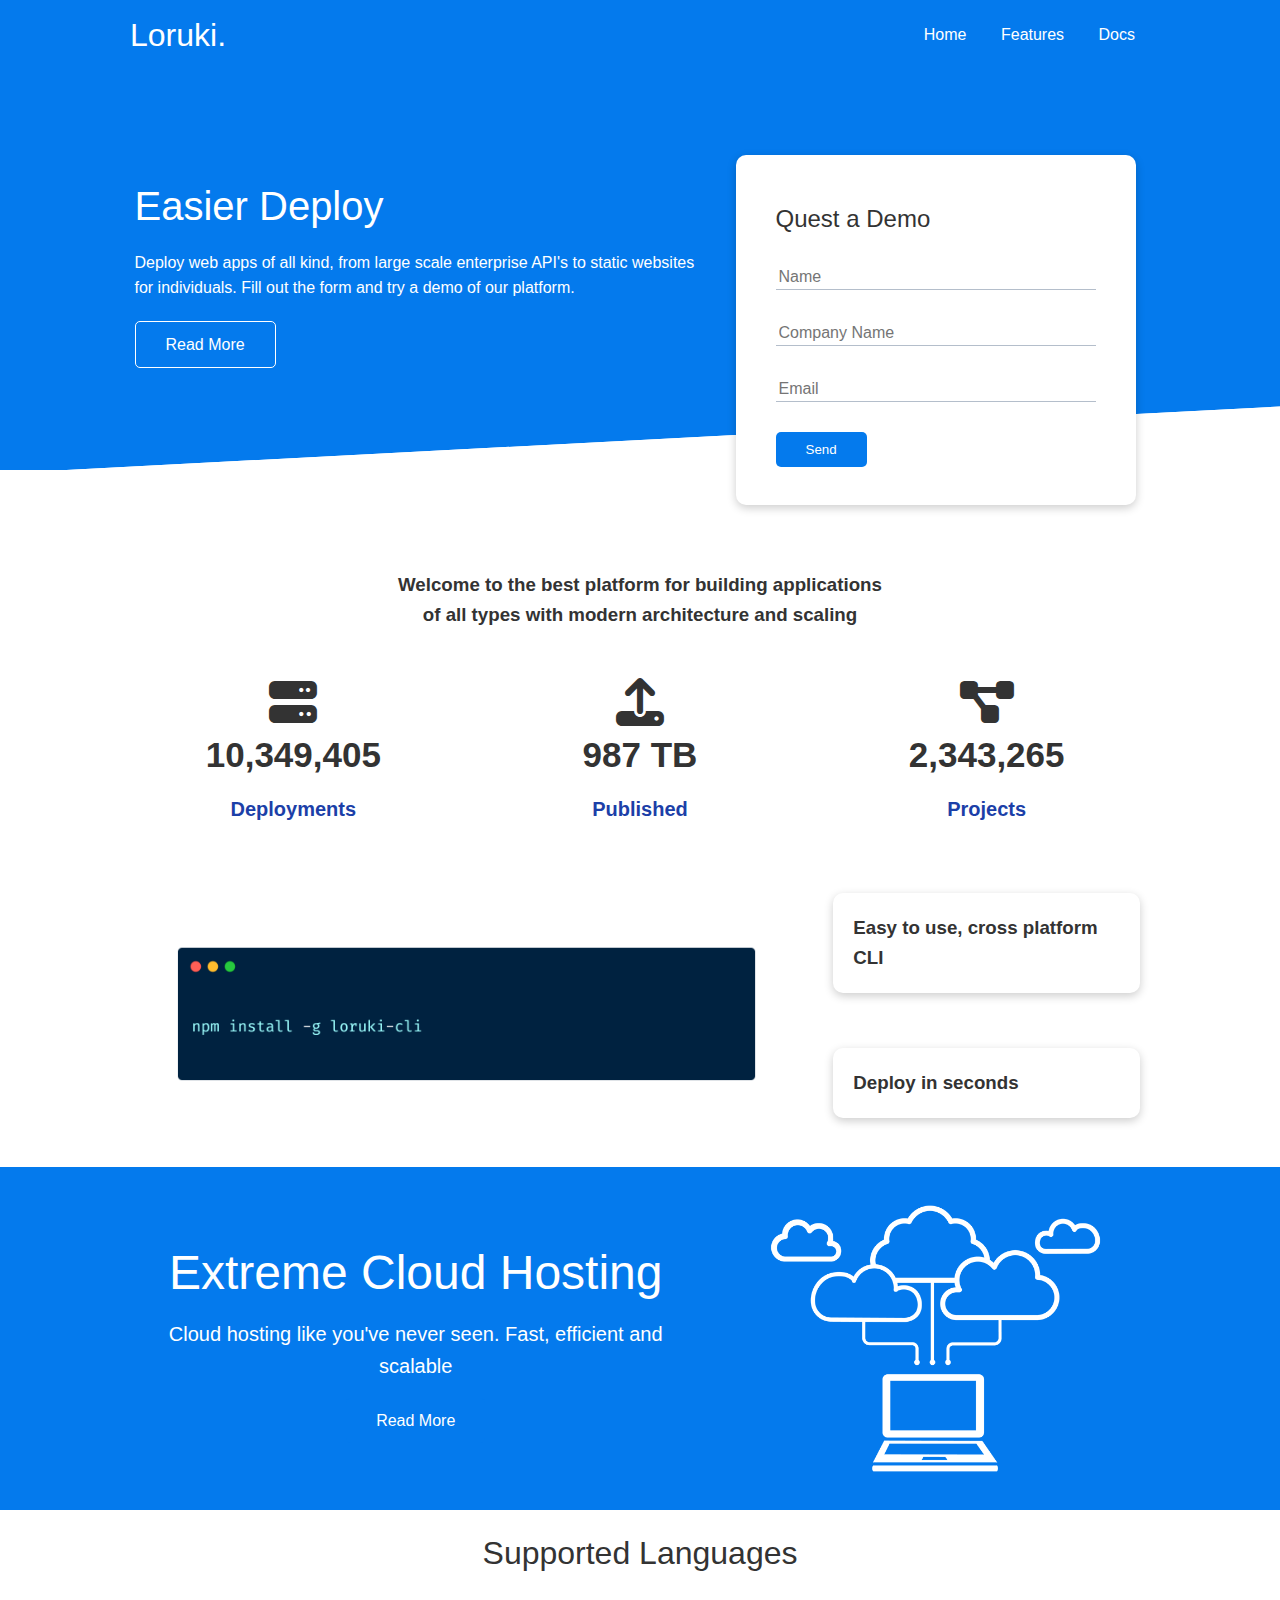
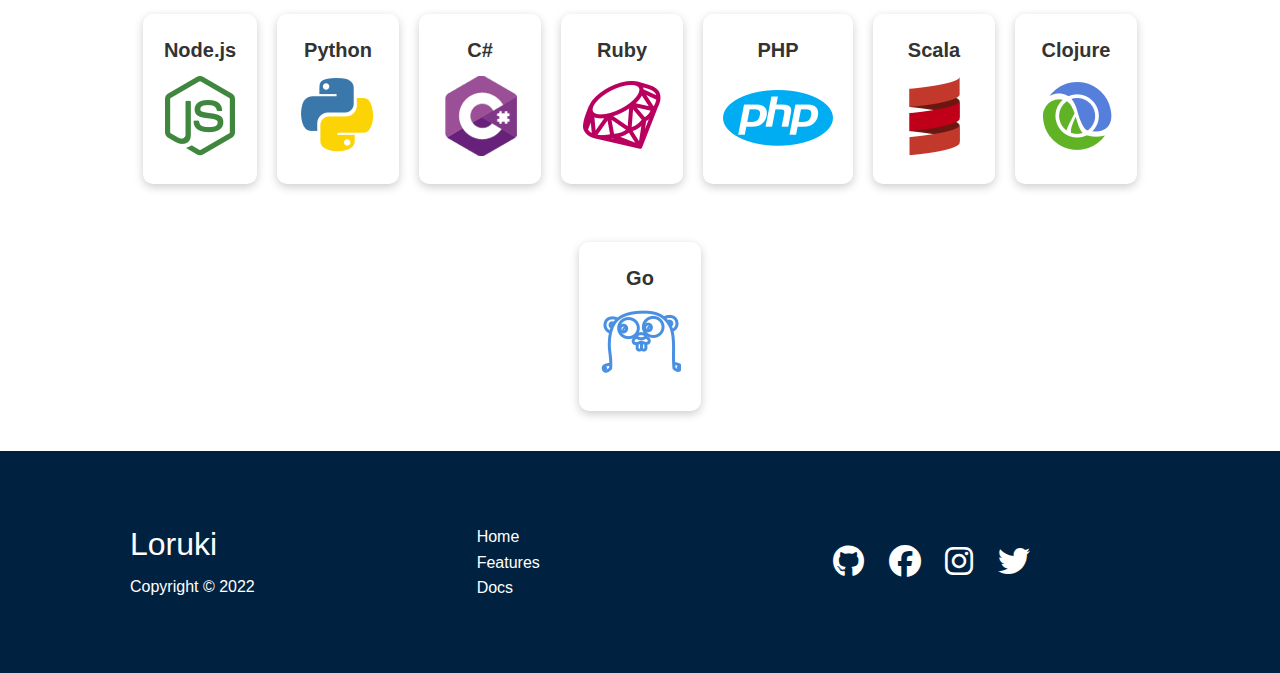
==== index.html @ ed445fa0 "First commit" ====
<!DOCTYPE html>
<html lang="en">

<head>
    <meta charset="UTF-8">
    <meta http-equiv="X-UA-Compatible" content="IE=edge">
    <meta name="viewport" content="width=device-width, initial-scale=1.0">
    <link rel="stylesheet" href="https://cdnjs.cloudflare.com/ajax/libs/font-awesome/6.1.1/css/all.min.css">
    <link rel="stylesheet" href="css/utilities.css">
    <link rel="stylesheet" href="css/style.css">
    <title>Loruki | Cloud Hosting For Everyone</title>
</head>

<body>
    <header>
        <div class="container flex">
            <h1 class="logo">Loruki.</h1>
            <nav>
                <a href="index.html">Home</a>
                <a href="features.html">Features</a>
                <a href="docs.html">Docs</a>
            </nav>
        </div>
    </header>

    <section class="showcase">
        <div class="container grid">
            <div class="showcase-text">
                <h1>Easier Deploy</h1>
                <p>Deploy web apps of all kind, from large scale enterprise API's to static websites for individuals.
                    Fill out the form and try a demo of our platform.</p>
                <a href="features.html" class="btn btn-outline">Read More</a>
            </div>
            <div class="showcase-form card">
                <h2>Quest a Demo</h2>
                <form action="">
                    <div class="form-control">
                        <input type="text" name="name" placeholder="Name" required>
                    </div>
                    <div class="form-control">
                        <input type="text" name="company" placeholder="Company Name" required>
                    </div>
                    <div class="form-control">
                        <input type="email" name="email" placeholder="Email" required>
                    </div>
                    <input type="submit" value="Send" class="btn btn-primary">
                </form>
            </div>
        </div>
    </section>

    <section class="stats">
        <div class="container">
            <h3 class="stats-heading text-center my-1">Welcome to the best platform for building applications of all
                types with modern architecture and scaling</h3>
            <div class="grid grid-3 text-center my-4">
                <div>
                    <i class="fas fa-server fa-3x"></i>
                    <h3>10,349,405</h3>
                    <p class="text-secondary">Deployments</p>
                </div>
                <div><i class="fas fa-upload fa-3x"></i>
                    <h3>987 TB</h3>
                    <p class="text-secondary">Published</p>
                </div>
                <div><i class="fas fa-project-diagram fa-3x"></i>
                    <h3>2,343,265</h3>
                    <p class="text-secondary">Projects</p>
                </div>
            </div>
        </div>
    </section>

    <section class="cli">
        <div class="container grid">
            <img src="images/cli.png" alt="">
            <div class="card">
                <h3>Easy to use, cross platform CLI</h3>
            </div>
            <div class="card">
                <h3>Deploy in seconds</h3>
            </div>
        </div>
    </section>

    <section class="cloud bg-primary my-2 py-2">
        <div class="container grid">
            <div class="text-center">
                <h2 class="lg">Extreme Cloud Hosting</h2>
                <p class="lead my-1">Cloud hosting like you've never seen. Fast, efficient and scalable</p>
                <a href="features.html" class="btn btn-dark">Read More</a>
            </div>
            <img src="images/cloud.png" alt="">
        </div>
    </section>

    <section class="languages">
        <h2 class="md text-center my-2">Supported Languages</h2>
        <div class="container flex">
            <div class="card">
                <h4>Node.js</h4>
                <img src="images/logos/node.png" alt="">
            </div>
            <div class="card">
                <h4>Python</h4>
                <img src="images/logos/python.png" alt="">
            </div>
            <div class="card">
                <h4>C#</h4>
                <img src="images/logos/csharp.png" alt="">
            </div>
            <div class="card">
                <h4>Ruby</h4>
                <img src="images/logos/ruby.png" alt="">
            </div>
            <div class="card">
                <h4>PHP</h4>
                <img src="images/logos/php.png" alt="">
            </div>
            <div class="card">
                <h4>Scala</h4>
                <img src="images/logos/scala.png" alt="">
            </div>
            <div class="card">
                <h4>Clojure</h4>
                <img src="images/logos/clojure.png" alt="">
            </div>
            <div class="card">
                <h4>Go</h4>
                <img src="images/logos/go.png" alt="">
            </div>
        </div>
    </section>

    <footer class="bg-dark py-5">
        <div class="container grid grid-3">
            <div>
                <h1>Loruki</h1>
                <p>Copyright &copy; 2022</p>
            </div>
            <nav>
                <a href="index.html">Home</a>
                <a href="features.html">Features</a>
                <a href="docs.html">Docs</a>
            </nav>
            <div class="social">
                <a href="#"><i class="fab fa-github fa-2x"></i></a>
                <a href="#"><i class="fab fa-facebook fa-2x"></i></a>
                <a href="#"><i class="fab fa-instagram fa-2x"></i></a>
                <a href="#"><i class="fab fa-twitter fa-2x"></i></a>
            </div>
        </div>
    </footer>
</body>

</html>
---- css/utilities.css ----
/* Backgrounds & colored buttons */
.bg-primary,
.btn-primary {
  background-color: var(--primary-color);
  color: #fff;
}

.bg-secondary,
.btn-secondary {
  background-color: var(--secondary-color);
  color: #fff;
}

.bg-dark,
.btn-dark {
  background-color: var(--dark-color);
  color: #fff;
}

.bg-light,
.btn-light {
  background-color: var(--light-color);
  color: #333;
}

.bg-primary a,
.btn-primary a,
.bg-secondary a,
.btn-secondary a,
.bg-dark a,
.btn-dark a {
  color: #fff;
}

/* Text colors */
.text-primary {
  color: var(--primary-color);
}

.text-secondary {
  color: var(--secondary-color);
}

.text-dark {
  color: var(--dark-color);
}

.text-light {
  color: var(--light-color);
}

/* Text sizes */
.lead {
  font-size: 20px;
}

.sm {
  font-size: 1rem;
}

.md {
  font-size: 2rem;
}

.lg {
  font-size: 3rem;
}

.xl {
  font-size: 4rem;
}

.text-center {
  text-align: center;
}

/* Alert */
.alert {
  background-color: var(--light-color);
  padding: 10px 20px;
  font-weight: bold;
  margin: 15px 0;
}

.alert i {
  margin-right: 10px;
}

.alert-success {
  background-color: var(--success-color);
  color: #fff;
}

.alert-error {
  background-color: var(--error-color);
  color: #fff;
}


.flex {
    display: flex;
    align-items: center;
    justify-content: center;
    height: 100%;
}

.grid {
    display: grid;
    grid-template-columns: repeat(2, 1fr);
    gap: 20px;
    justify-content: center;
    align-items: center;
    height: 100%;
}

.grid-3 {
    grid-template-columns: repeat(3, 1fr);
}

.container {
    max-width: 1100px;
    margin: 0 auto;
    overflow: auto;
    padding: 0 40px;
}

.card {
    background-color: #fff;
    color: var(--text-color);
    border-radius: 10px;
    box-shadow: 0 3px 10px rgba(0, 0, 0, 0.2);
    padding: 20px;
    margin: 10px;
}

.btn {
    display: inline-block;
    padding: 10px 30px;
    cursor: pointer;
    background-color: var(--primary-color);
    color: var(--white-color);
    border: none;
    border-radius: 5px;
}

.btn-outline {
    background-color: transparent;
    border: 1px solid #fff;
}

.btn:hover {
    transform: scale(.98);
}

.text-center {
    text-align: center;
}

/* Margin */
.my-1 {
    margin: 1rem 0;
}

.my-2 {
    margin: 1.5rem 0;
}

.my-3 {
    margin: 2rem 0;
}

.my-4 {
    margin: 3rem 0;
}

.my-5 {
    margin: 4rem 0;
}

.m-1 {
    margin: 1rem;
}

.m-2 {
    margin: 1.5rem;
}

.m-3 {
    margin: 2rem;
}

.m-4 {
    margin: 3rem;
}

.m-5 {
    margin: 4rem;
}

/* Padding */
.py-1 {
    padding: 1rem 0;
}

.py-2 {
    padding: 1.5rem 0;
}

.py-3 {
    padding: 2rem 0;
}

.py-4 {
    padding: 3rem 0;
}

.py-5 {
    padding: 4rem 0;
}

.p-1 {
    padding: 1rem;
}

.p-2 {
    padding: 1.5rem;
}

.p-3 {
    padding: 2rem;
}

.p-4 {
    padding: 3rem;
}

.p-5 {
    padding: 4rem;
}
---- css/style.css ----
:root {
    --primary-color: #047aed;
    --text-color: #333;
    --white-color: #fff;
    --secondary-color: #1c3fa8;
    --dark-color: #002240;
    --light-color: #f4f4f4;
    --success-color: #5cb85c;
    --error-color: #d9534f;
}

* {
    box-sizing: border-box;
    padding: 0;
    margin: 0;
    text-decoration: none;
}

body {
    font-family: Arial, Helvetica, sans-serif;
    color: var(--text-color);
    line-height: 1.6;
}

a {
    color: var(--text-color);
}

h1,
h2 {
    font-weight: 300;
    line-height: 1.2;
    margin: 10px 0;
}

p {
    margin: 10px 0;
}

img {
    width: 100%;
}

ul {
    list-style: none;
}

code, pre {
    background: #333;
    color: #fff;
    padding: 10px;
}

header {
    background-color: var(--primary-color);
    color: var(--white-color);
    height: 70px;
}

header .flex {
    justify-content: space-between;
}

header nav a {
    color: var(--white-color);
    padding: 10px;
    margin: 0 5px;
}

header nav a:hover {
    border-bottom: 2px solid #fff;
}



.showcase {
    height: 400px;
    background-color: var(--primary-color);
    color: var(--white-color);
    position: relative;
}

.showcase h1 {
    font-size: 40px;
}

.showcase p {
    margin: 20px 0;
}

.showcase .grid {
    grid-template-columns: 55% auto;
    overflow: visible;
    gap: 30px;
}

.showcase-text {
    animation: slideInFromLeft 1s ease-in;
}

.showcase-form {
    position: relative;
    top: 60px;
    height: 350px;
    width: 400px;
    padding: 40px;
    z-index: 100;
    justify-self: end;
    animation: slideInFromRight 1s ease-in;
}

.showcase-form .form-control {
    margin: 30px 0;
}

.showcase-form input[type="text"],
.showcase-form input[type="email"] {
    border: none;
    border-bottom: 1px solid #b4becb;
    width: 100%;
    padding: 3px;
    font-size: 16px;
}

.showcase-form input:focus {
    outline: none;
}

.showcase::before,
.showcase::after {
    content: "";
    position: absolute;
    bottom: -70px;
    height: 100px;
    right: 0;
    left: 0;
    background: #fff;
    transform: skewY(-3deg);
    -webkit-transform: skewY(-3deg);
    -moz-transform: skewY(-3deg);
    -ms-transform: skewY(-3deg);
}

/* Stats */

.stats {
    padding-top: 100px;
    animation: slideInFromBottom 1s ease-in;
}

.stats-heading {
    max-width: 500px;
    margin: auto;
}

.stats .grid h3 {
    font-size: 35px;
}

.stats .grid p {
    font-size: 20px;
    font-weight: bold;
}

/* cli */

.cli .grid {
    grid-template-columns: repeat(3, 1fr);
    grid-template-rows: repeat(2, 1fr);
}

.cli .grid>*:first-child {
    grid-row: 1 / span 2;
    grid-column: 1 / span 2;
}

/* Cloud */

.cloud .grid {
    grid-template-columns: 4fr 3fr;
}

/* Languages */

.languages .flex {
    flex-wrap: wrap;
}

.languages .card {
    text-align: center;
    margin: 18px 10px 40px;
    transition: transform .2s ease-in;
}

.languages .card h4 {
    font-size: 20px;
    margin-bottom: 10px;
}

.languages .card:hover {
    transform: translateY(-15px);
}

    /* Features */
    
.features-head img {
    width: 200px;
    justify-self: end;
}

.features-sub-head img {
    width: 300px;
    justify-self: end;
}

.features-main .card > i {
    margin-right: 20px;
}

.features-main .grid {
    padding: 30px;
}

.features-main .grid > *:first-child {
    grid-column: 1 / span 3;
}

.features-main .grid > *:nth-child(2) {
    grid-column: 1 / span 2;
}


/* Docs */
.docs-head img {
    width: 200px;
    justify-self: end;
}

.docs-main h3 {
    margin: 20px 0;
}

.docs-main .grid {
    grid-template-columns: 1fr 2fr;
    align-items: start;
}

.docs-main nav li {
    font-size: 17px;
    padding-bottom: 5px;
    margin-bottom: 5px;
    border-bottom: 1px solid #ccc;
}


/* Footer */

footer nav a {
    display: block;
}

footer .social a {
    margin: 0 10px;
}

/* Animations */

@keyframes slideInFromLeft {
    0% {
        transform: translateX(-100%);
    }

    100% {
        transform: translateX(0);
    }
}

@keyframes slideInFromRight {
    0% {
        transform: translateX(100%);
    }

    100% {
        transform: translateX(0);
    }
}

@keyframes slideInFromTop {
    0% {
        transform: translateY(-100%);
    }

    100% {
        transform: translateY(0);
    }
}

@keyframes slideInFromBottom {
    0% {
        transform: translateY(100%);
    }

    100% {
        transform: translateY(0);
    }
}

/* Media Queries */

@media (max-width: 950px) {
    .showcase .grid {
        grid-template-columns: 1fr;
        grid-template-rows: 1fr;
    }

    .showcase {
        height: auto;
    }

    .showcase-text {
        text-align: center;
        margin-top: 40px;
    }

    .showcase-form {
        justify-self: center;
        margin: auto;
    }
}

@media (max-width: 768px) {

    /* .grid, */
    .stats .grid,
    .cli .grid,
    .cloud .grid,
    .features-head .grid,
    .features-sub-head .grid,
    .docs-head .grid, 
    .features-main .grid {
        grid-template-columns: 1fr;
        grid-template-rows: 1fr;
        text-align: center;
    }

    .showcase-text {
        animation: slideInFromTop 1s ease-in;
    }

    .showcase-form {
        animation: slideInFromBottom 1s ease-in;
    }

    .docs-main .grid {
        grid-template-columns: 1fr;
        grid-template-rows: 1fr;
    }

    .grid img {
        justify-self: center;
    }

    .cli .grid>*:first-child {
        grid-row: 1;
        grid-column: 1;
    }

    .features-main .grid > *:first-child {
        grid-column: 1;
    }
    
    .features-main .grid > *:nth-child(2) {
        grid-column: 1;
    }

}

@media (max-width: 500px) {
    header {
        height: 110px;
    }

    header .flex {
        flex-direction: column;
    }

    header nav {
        padding: 10px;
        background-color: rgba(0, 0, 0, 0.1);
    }
}
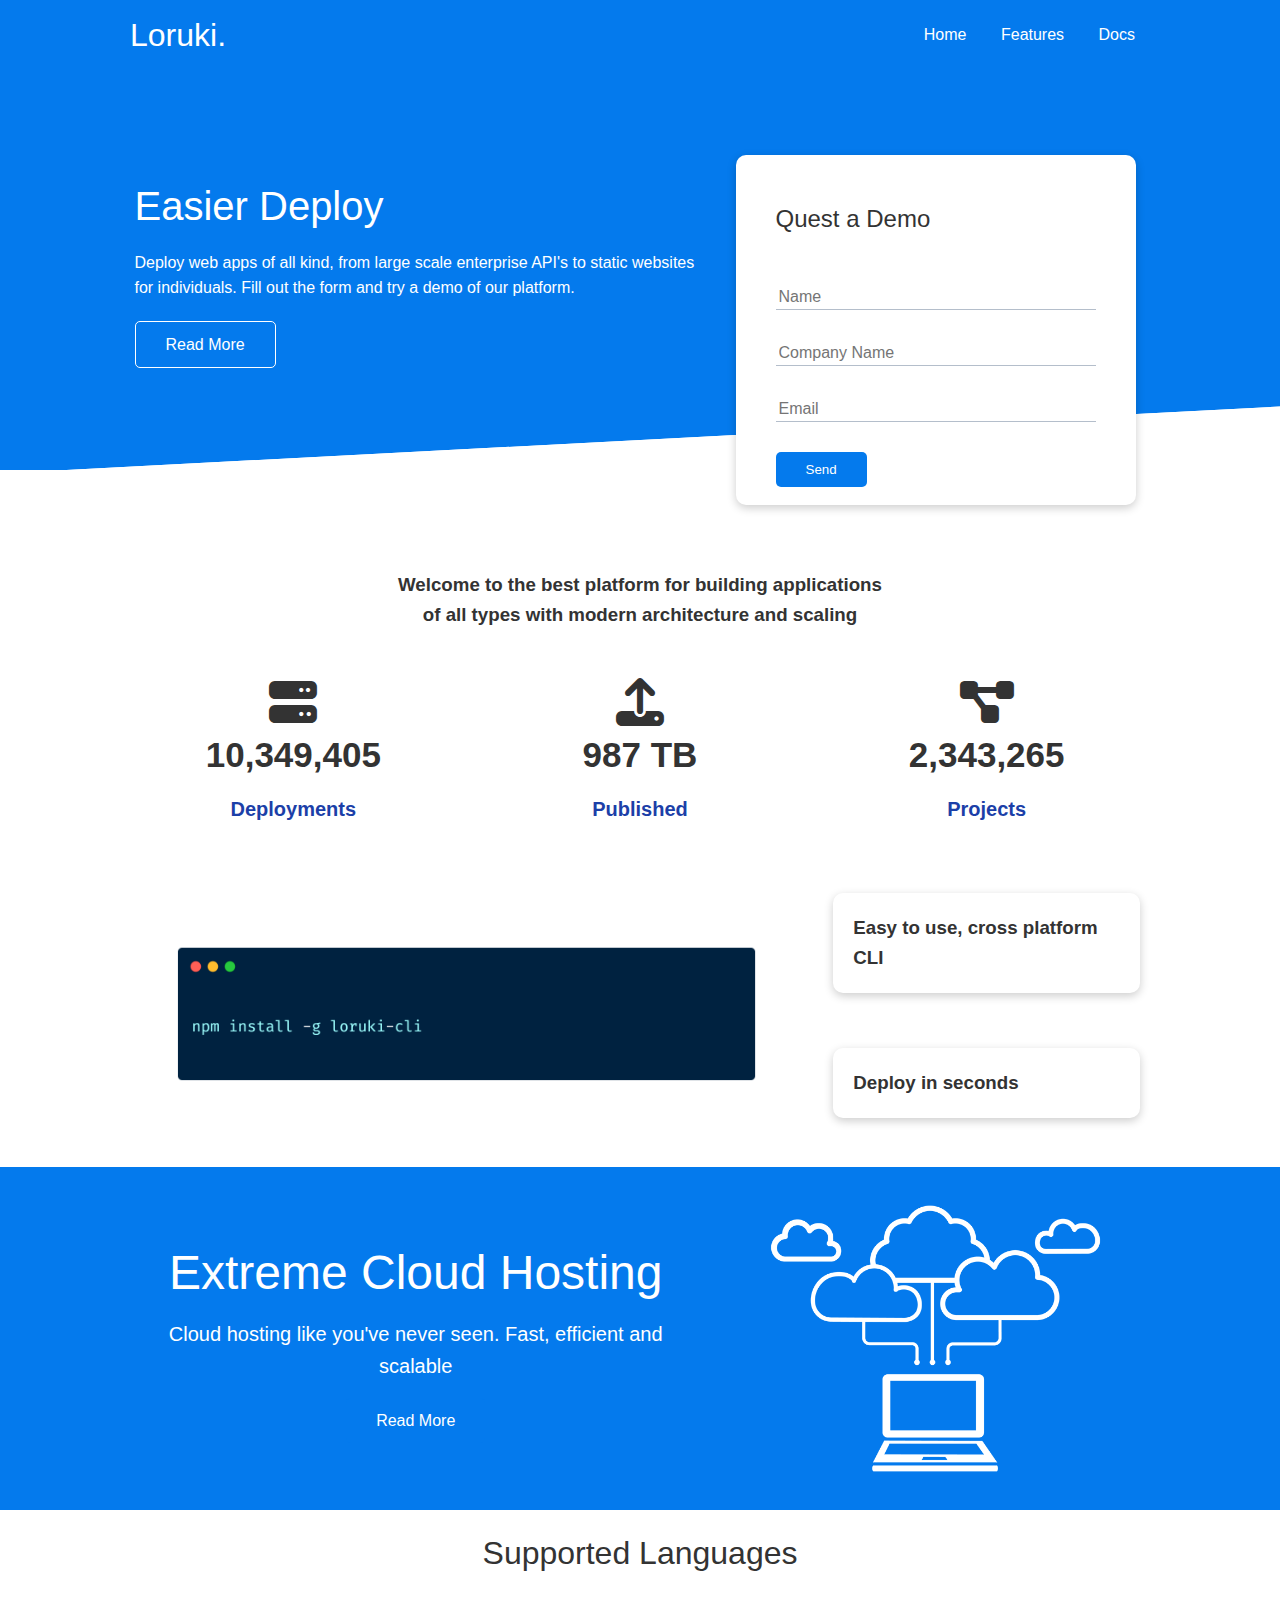
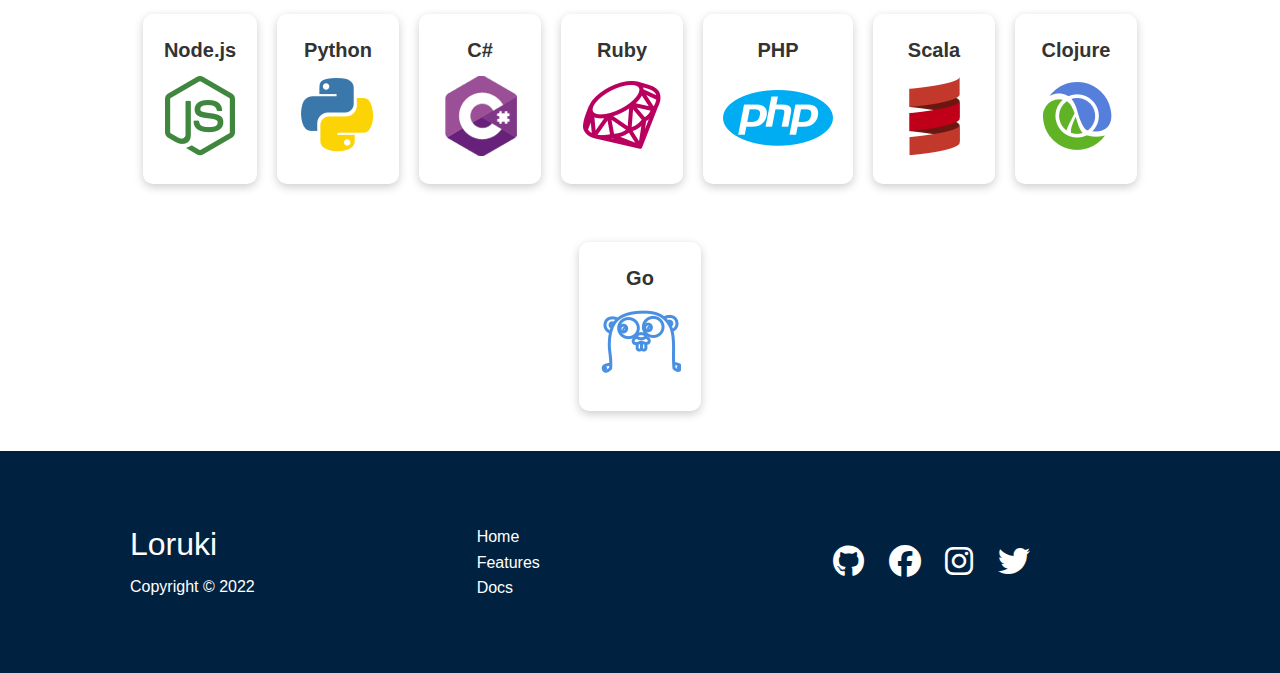
==== commit 012436fa: "Another commit" ====
--- a/index.html
+++ b/index.html
@@ -33,7 +33,10 @@
             </div>
             <div class="showcase-form card">
                 <h2>Quest a Demo</h2>
-                <form action="">
+                <form name="contact" method="post" netlify-honeypot="bot-field" data-netlify="true">
+                    <p class="hidden">
+                        <label>Don't fill this out if you are human: <input name="bot-field" /> </label>
+                    </p>
                     <div class="form-control">
                         <input type="text" name="name" placeholder="Name" required>
                     </div>
@@ -43,6 +46,7 @@
                     <div class="form-control">
                         <input type="email" name="email" placeholder="Email" required>
                     </div>
+                    <input type="hidden" name="form-name" value="contact">
                     <input type="submit" value="Send" class="btn btn-primary">
                 </form>
             </div>
--- a/css/style.css
+++ b/css/style.css
@@ -14,6 +14,11 @@
     padding: 0;
     margin: 0;
     text-decoration: none;
+}
+
+.hidden {
+    visibility: hidden;
+    height: 0;
 }
 
 body {
